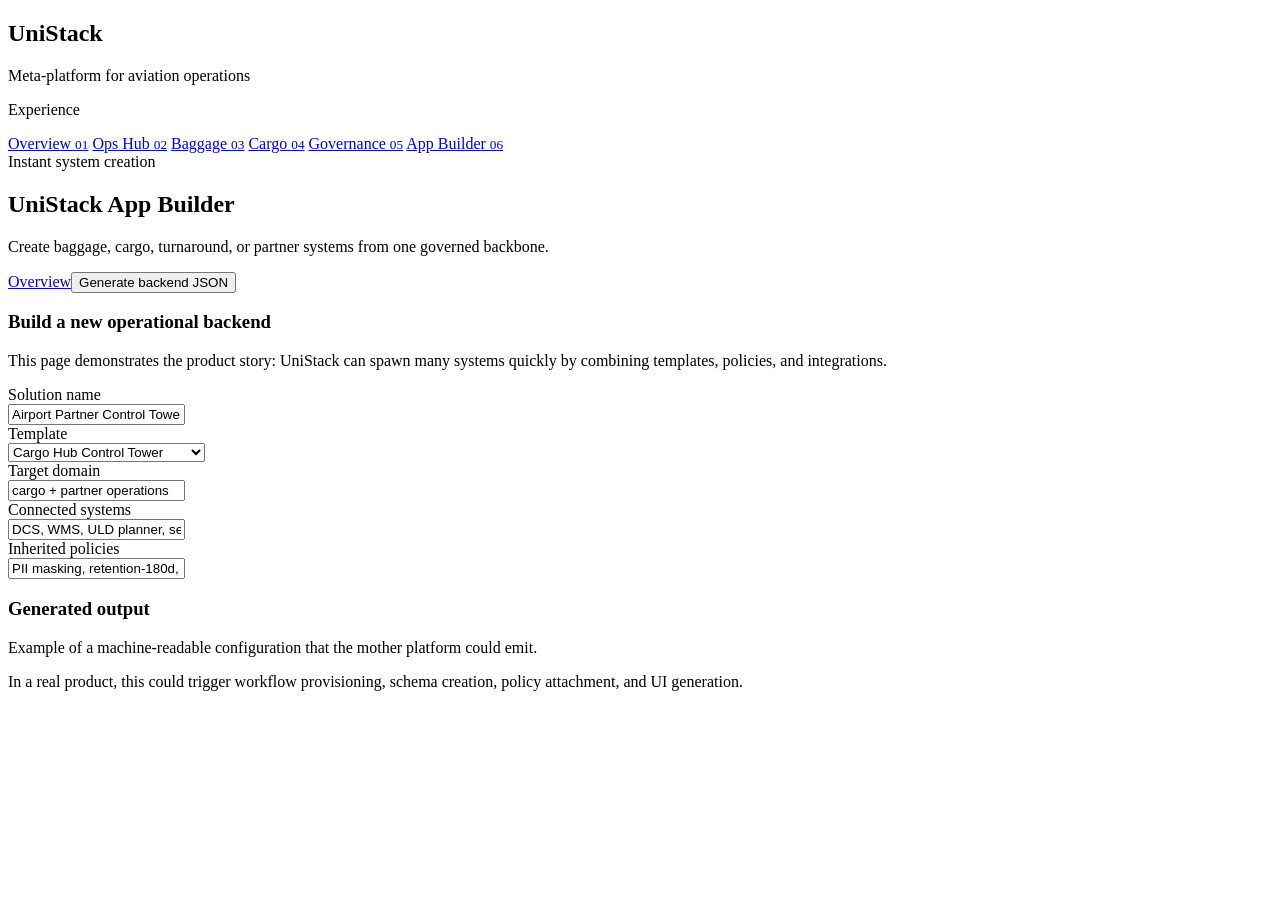
==== builder.html @ 7e7ac598 "Add files via upload" ====
<!DOCTYPE html>
<html lang="en">
<head>
  <meta charset="UTF-8" />
  <meta name="viewport" content="width=device-width, initial-scale=1.0" />
  <title>UniStack App Builder</title>
  <link rel="preconnect" href="https://fonts.googleapis.com">
  <link rel="preconnect" href="https://fonts.gstatic.com" crossorigin>
  <link href="https://fonts.googleapis.com/css2?family=Inter:wght@400;500;600;700;800&display=swap" rel="stylesheet">
  <link rel="stylesheet" href="./assets/styles.css" />
</head>
<body>
  <div class="shell">
    <aside class="sidebar">
      <div class="brand"><div class="brand-mark"></div><div><h1>UniStack</h1><p>Meta-platform for aviation operations</p></div></div>
      <div class="nav-section">
        <p class="nav-title">Experience</p>
        <a class="nav-link" data-nav href="index.html">Overview <small>01</small></a>
        <a class="nav-link" data-nav href="ops-hub.html">Ops Hub <small>02</small></a>
        <a class="nav-link" data-nav href="baggage.html">Baggage <small>03</small></a>
        <a class="nav-link" data-nav href="cargo.html">Cargo <small>04</small></a>
        <a class="nav-link" data-nav href="governance.html">Governance <small>05</small></a>
        <a class="nav-link" data-nav href="builder.html">App Builder <small>06</small></a>
      </div>
    </aside>
    <main class="main">
      <div class="topbar">
        <div><div class="kicker">Instant system creation</div><h2>UniStack App Builder</h2><p>Create baggage, cargo, turnaround, or partner systems from one governed backbone.</p></div>
        <div class="top-actions"><a class="button" href="index.html">Overview</a><button class="button primary" id="generate-app">Generate backend JSON</button></div>
      </div>

      <section class="grid cols-2">
        <div class="panel">
          <h3>Build a new operational backend</h3>
          <p class="panel-subtitle">This page demonstrates the product story: UniStack can spawn many systems quickly by combining templates, policies, and integrations.</p>
          <form id="builder-form" class="stack">
            <div class="form-grid">
              <label>
                <div class="footer-note">Solution name</div>
                <input name="appName" value="Airport Partner Control Tower" />
              </label>
              <label>
                <div class="footer-note">Template</div>
                <select name="template">
                  <option>Baggage Reconciliation Suite</option>
                  <option selected>Cargo Hub Control Tower</option>
                  <option>Turnaround Orchestrator</option>
                  <option>Partner Audit Workspace</option>
                </select>
              </label>
            </div>
            <div class="form-grid">
              <label>
                <div class="footer-note">Target domain</div>
                <input name="domain" value="cargo + partner operations" />
              </label>
              <label>
                <div class="footer-note">Connected systems</div>
                <input name="systems" value="DCS, WMS, ULD planner, security screening, workforce dispatch" />
              </label>
            </div>
            <label>
              <div class="footer-note">Inherited policies</div>
              <input name="policies" value="PII masking, retention-180d, restricted-cargo-access, partner-audit-trace" />
            </label>
          </form>
        </div>
        <div class="panel">
          <h3>Generated output</h3>
          <p class="panel-subtitle">Example of a machine-readable configuration that the mother platform could emit.</p>
          <div class="codebox" id="generated-output"></div>
          <p class="footer-note">In a real product, this could trigger workflow provisioning, schema creation, policy attachment, and UI generation.</p>
        </div>
      </section>
    </main>
  </div>
  <script src="./assets/app.js"></script>
</body>
</html>
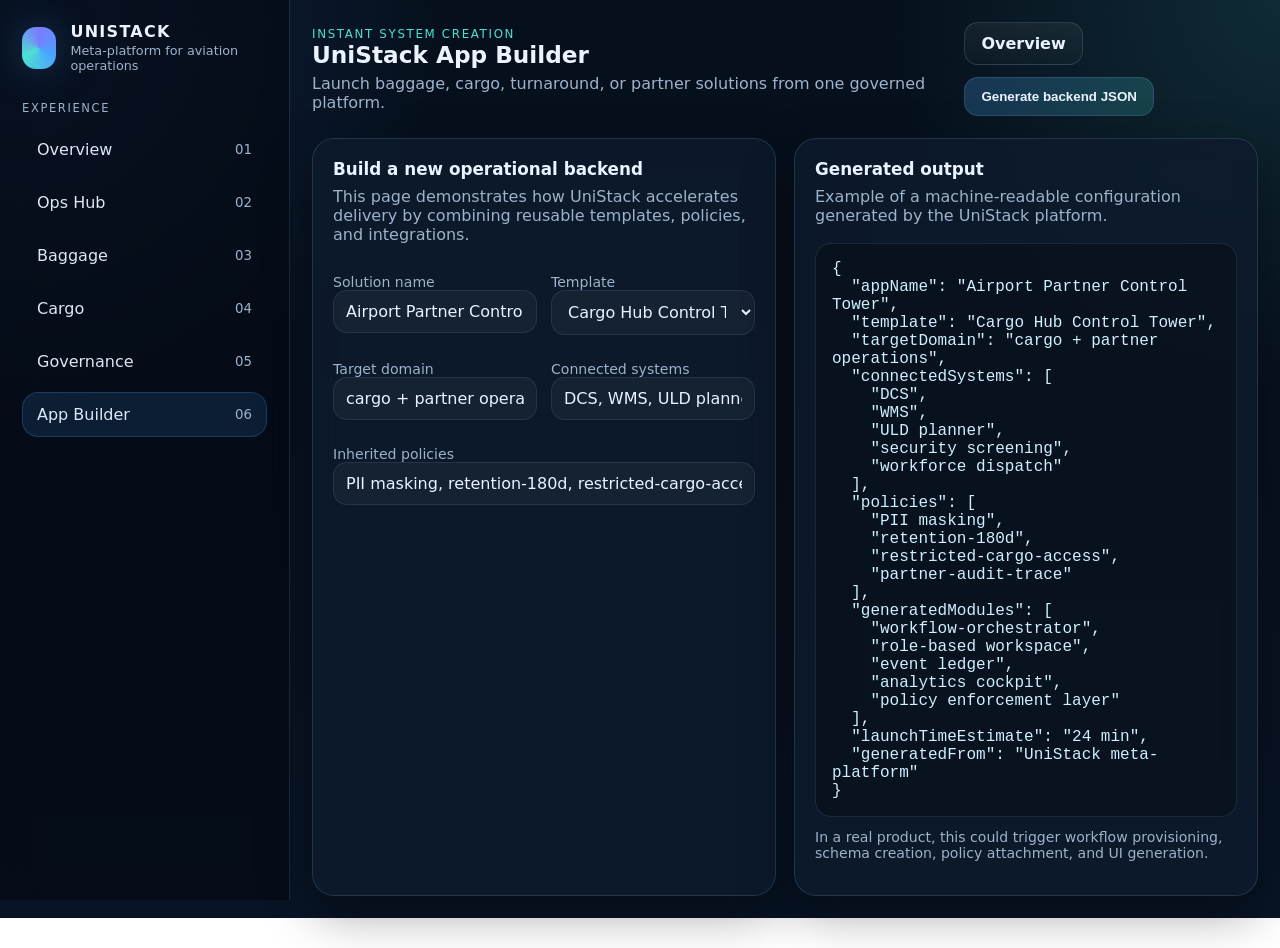
==== commit 96e7a0de: "Refine client-facing platform messaging across pages" ====
--- a/builder.html
+++ b/builder.html
@@ -25,14 +25,14 @@
     </aside>
     <main class="main">
       <div class="topbar">
-        <div><div class="kicker">Instant system creation</div><h2>UniStack App Builder</h2><p>Create baggage, cargo, turnaround, or partner systems from one governed backbone.</p></div>
+        <div><div class="kicker">Instant system creation</div><h2>UniStack App Builder</h2><p>Launch baggage, cargo, turnaround, or partner solutions from one governed platform.</p></div>
         <div class="top-actions"><a class="button" href="index.html">Overview</a><button class="button primary" id="generate-app">Generate backend JSON</button></div>
       </div>
 
       <section class="grid cols-2">
         <div class="panel">
           <h3>Build a new operational backend</h3>
-          <p class="panel-subtitle">This page demonstrates the product story: UniStack can spawn many systems quickly by combining templates, policies, and integrations.</p>
+          <p class="panel-subtitle">This page demonstrates how UniStack accelerates delivery by combining reusable templates, policies, and integrations.</p>
           <form id="builder-form" class="stack">
             <div class="form-grid">
               <label>
@@ -67,7 +67,7 @@
         </div>
         <div class="panel">
           <h3>Generated output</h3>
-          <p class="panel-subtitle">Example of a machine-readable configuration that the mother platform could emit.</p>
+          <p class="panel-subtitle">Example of a machine-readable configuration generated by the UniStack platform.</p>
           <div class="codebox" id="generated-output"></div>
           <p class="footer-note">In a real product, this could trigger workflow provisioning, schema creation, policy attachment, and UI generation.</p>
         </div>
--- a/assets/styles.css
+++ b/assets/styles.css
@@ -0,0 +1,182 @@
+:root {
+  --bg: #07111f;
+  --panel: rgba(14, 27, 46, 0.82);
+  --panel-2: rgba(20, 37, 61, 0.96);
+  --text: #eaf3ff;
+  --muted: #9db2cc;
+  --line: rgba(124, 158, 201, 0.2);
+  --blue: #4aa3ff;
+  --cyan: #4de0d1;
+  --violet: #7a7cff;
+  --orange: #ff9e57;
+  --green: #35d09f;
+  --red: #ff6b7a;
+  --yellow: #f8d66d;
+  --radius: 22px;
+  --shadow: 0 18px 50px rgba(0,0,0,0.35);
+}
+* { box-sizing: border-box; }
+html, body { margin: 0; padding: 0; }
+body {
+  font-family: Inter, ui-sans-serif, system-ui, -apple-system, BlinkMacSystemFont, "Segoe UI", sans-serif;
+  background:
+    radial-gradient(circle at top left, rgba(77, 140, 255, 0.16), transparent 28%),
+    radial-gradient(circle at top right, rgba(77, 224, 209, 0.13), transparent 25%),
+    linear-gradient(180deg, #06101d 0%, #07111f 50%, #081425 100%);
+  color: var(--text);
+  min-height: 100vh;
+}
+a { color: inherit; text-decoration: none; }
+.shell { display: grid; grid-template-columns: 290px 1fr; min-height: 100vh; }
+.sidebar {
+  border-right: 1px solid var(--line);
+  padding: 22px;
+  background: rgba(5, 10, 20, 0.7);
+  backdrop-filter: blur(14px);
+  position: sticky;
+  top: 0;
+  height: 100vh;
+}
+.brand { display: flex; align-items: center; gap: 14px; margin-bottom: 28px; }
+.brand-mark {
+  width: 42px; height: 42px; border-radius: 14px;
+  background: conic-gradient(from 120deg, var(--blue), var(--cyan), var(--violet), var(--blue));
+  box-shadow: 0 0 40px rgba(74,163,255,0.28);
+}
+.brand h1 { font-size: 1rem; margin: 0; letter-spacing: 0.08em; text-transform: uppercase; }
+.brand p { margin: 2px 0 0; color: var(--muted); font-size: 0.8rem; }
+.nav-section { margin-bottom: 24px; }
+.nav-title { color: var(--muted); font-size: 0.72rem; text-transform: uppercase; letter-spacing: 0.14em; margin: 0 0 12px; }
+.nav-link {
+  display: flex; align-items: center; justify-content: space-between;
+  padding: 12px 14px; border: 1px solid transparent; border-radius: 16px;
+  color: #dce8f7; margin-bottom: 8px; transition: 0.25s ease;
+}
+.nav-link:hover, .nav-link.active { background: rgba(77, 163, 255, 0.12); border-color: rgba(77,163,255,0.22); }
+.nav-link small { color: var(--muted); }
+.sidebar-footer {
+  margin-top: 22px; padding: 16px; border-radius: 18px; background: linear-gradient(180deg, rgba(77,163,255,0.14), rgba(77,224,209,0.08)); border: 1px solid var(--line);
+}
+.sidebar-footer p { margin: 0; color: var(--muted); font-size: 0.86rem; line-height: 1.45; }
+.main { padding: 22px; }
+.topbar { display: flex; justify-content: space-between; align-items: center; gap: 18px; margin-bottom: 22px; }
+.topbar h2 { margin: 0; font-size: 1.45rem; }
+.topbar p { margin: 6px 0 0; color: var(--muted); }
+.top-actions { display: flex; gap: 12px; flex-wrap: wrap; }
+.button, button {
+  border: 1px solid rgba(124,158,201,0.22);
+  background: linear-gradient(180deg, rgba(255,255,255,0.06), rgba(255,255,255,0.02));
+  color: var(--text); padding: 11px 16px; border-radius: 14px; cursor: pointer; font-weight: 600;
+}
+.button.primary, button.primary { background: linear-gradient(135deg, rgba(74,163,255,0.24), rgba(77,224,209,0.18)); }
+.button.accent { background: linear-gradient(135deg, rgba(122,124,255,0.24), rgba(74,163,255,0.14)); }
+.hero {
+  display: grid; grid-template-columns: 1.3fr 0.9fr; gap: 18px; margin-bottom: 18px;
+}
+.panel {
+  background: var(--panel);
+  border: 1px solid var(--line);
+  border-radius: var(--radius);
+  padding: 20px; box-shadow: var(--shadow); backdrop-filter: blur(14px);
+}
+.panel h3 { margin-top: 0; margin-bottom: 8px; font-size: 1.05rem; }
+.panel-subtitle { color: var(--muted); margin-top: 0; margin-bottom: 18px; }
+.kicker { color: var(--cyan); text-transform: uppercase; letter-spacing: 0.14em; font-size: 0.74rem; }
+.hero-title { font-size: 2.5rem; line-height: 1.05; margin: 8px 0 14px; max-width: 14ch; }
+.hero-copy { color: #cfe0f5; line-height: 1.65; max-width: 68ch; }
+.badges { display: flex; gap: 10px; flex-wrap: wrap; margin-top: 18px; }
+.badge { padding: 8px 12px; border-radius: 999px; background: rgba(255,255,255,0.05); border: 1px solid var(--line); color: #d8e5f8; font-size: 0.88rem; }
+.grid { display: grid; gap: 18px; }
+.grid.cols-2 { grid-template-columns: repeat(2, minmax(0, 1fr)); }
+.grid.cols-3 { grid-template-columns: repeat(3, minmax(0, 1fr)); }
+.metrics { display: grid; grid-template-columns: repeat(4, minmax(0,1fr)); gap: 12px; }
+.metric {
+  padding: 16px; border-radius: 18px; background: rgba(255,255,255,0.04); border: 1px solid rgba(124,158,201,0.12);
+}
+.metric .label { color: var(--muted); font-size: 0.82rem; }
+.metric .value { font-size: 1.8rem; font-weight: 700; margin-top: 8px; }
+.metric .delta { margin-top: 8px; font-size: 0.84rem; }
+.delta.up { color: var(--green); }
+.delta.down { color: var(--red); }
+.cards { display: grid; grid-template-columns: repeat(3, minmax(0, 1fr)); gap: 16px; }
+.card {
+  padding: 18px; border-radius: 20px; background: rgba(255,255,255,0.035); border: 1px solid rgba(124,158,201,0.12);
+}
+.card h4 { margin: 0 0 10px; font-size: 1rem; }
+.card p { margin: 0; color: var(--muted); line-height: 1.55; }
+.card ul { margin: 12px 0 0; padding-left: 18px; color: #d7e5f9; line-height: 1.6; }
+.table-wrap { overflow: auto; border-radius: 18px; border: 1px solid rgba(124,158,201,0.12); }
+table { width: 100%; border-collapse: collapse; min-width: 780px; }
+th, td { padding: 12px 14px; text-align: left; border-bottom: 1px solid rgba(124,158,201,0.1); }
+th { color: var(--muted); font-size: 0.8rem; text-transform: uppercase; letter-spacing: 0.1em; background: rgba(255,255,255,0.03); }
+.status { display: inline-flex; align-items: center; gap: 8px; font-weight: 600; }
+.dot { width: 10px; height: 10px; border-radius: 999px; }
+.dot.green { background: var(--green); box-shadow: 0 0 12px rgba(53,208,159,0.5); }
+.dot.red { background: var(--red); box-shadow: 0 0 12px rgba(255,107,122,0.45); }
+.dot.yellow { background: var(--yellow); box-shadow: 0 0 12px rgba(248,214,109,0.45); }
+.dot.blue { background: var(--blue); box-shadow: 0 0 12px rgba(74,163,255,0.5); }
+.progress-bar { width: 100%; height: 10px; border-radius: 999px; background: rgba(255,255,255,0.08); overflow: hidden; }
+.progress-bar span { display: block; height: 100%; border-radius: inherit; background: linear-gradient(90deg, var(--blue), var(--cyan)); }
+.flow {
+  display: grid; grid-template-columns: repeat(5, minmax(0,1fr)); gap: 12px;
+}
+.flow-step {
+  padding: 18px; border-radius: 20px; background: rgba(255,255,255,0.035); border: 1px solid rgba(124,158,201,0.12); position: relative;
+}
+.flow-step:not(:last-child)::after {
+  content: '→'; position: absolute; right: -10px; top: 18px; color: var(--muted);
+}
+.flow-step strong { display: block; margin-bottom: 8px; }
+.canvas {
+  position: relative; min-height: 330px; border-radius: 20px; overflow: hidden;
+  background: linear-gradient(180deg, rgba(8,23,42,0.95), rgba(7,14,26,0.96));
+  border: 1px solid rgba(124,158,201,0.14);
+}
+.airport-grid {
+  position: absolute; inset: 0; background-image:
+    linear-gradient(rgba(124,158,201,0.08) 1px, transparent 1px),
+    linear-gradient(90deg, rgba(124,158,201,0.08) 1px, transparent 1px);
+  background-size: 40px 40px;
+}
+.node {
+  position: absolute; padding: 10px 12px; border-radius: 16px; font-size: 0.8rem; font-weight: 600;
+  border: 1px solid rgba(124,158,201,0.18); background: rgba(10, 24, 43, 0.95); box-shadow: 0 8px 20px rgba(0,0,0,0.25);
+}
+.node small { display: block; color: var(--muted); font-weight: 500; margin-top: 4px; }
+.link {
+  position: absolute; height: 2px; background: linear-gradient(90deg, rgba(74,163,255,0.1), rgba(77,224,209,0.95), rgba(74,163,255,0.1));
+  transform-origin: left center;
+}
+.pulse {
+  position: absolute; width: 12px; height: 12px; border-radius: 999px; background: var(--cyan); box-shadow: 0 0 20px rgba(77,224,209,0.8);
+}
+.legend { display: flex; gap: 12px; flex-wrap: wrap; margin-top: 12px; color: var(--muted); font-size: 0.84rem; }
+.legend span { display: inline-flex; align-items: center; gap: 8px; }
+.mini-chart { display: flex; align-items: flex-end; gap: 10px; height: 170px; padding-top: 10px; }
+.bar { flex: 1; border-radius: 12px 12px 0 0; background: linear-gradient(180deg, rgba(77,224,209,0.9), rgba(74,163,255,0.45)); position: relative; }
+.bar span { position: absolute; bottom: -26px; left: 50%; transform: translateX(-50%); color: var(--muted); font-size: 0.75rem; white-space: nowrap; }
+.bar strong { position: absolute; top: -26px; left: 50%; transform: translateX(-50%); font-size: 0.78rem; }
+.risk-grid { display: grid; grid-template-columns: repeat(2, minmax(0, 1fr)); gap: 16px; }
+.risk-item { padding: 18px; border-radius: 18px; background: rgba(255,255,255,0.035); border: 1px solid rgba(124,158,201,0.12); }
+.risk-item h4 { margin: 0 0 8px; }
+.risk-item p { margin: 0; color: var(--muted); line-height: 1.55; }
+.footer-note { color: var(--muted); font-size: 0.88rem; margin-top: 12px; }
+input, select, textarea {
+  width: 100%; background: rgba(255,255,255,0.04); color: var(--text); border: 1px solid rgba(124,158,201,0.16);
+  border-radius: 14px; padding: 11px 12px; font: inherit;
+}
+textarea { min-height: 120px; resize: vertical; }
+.form-grid { display: grid; grid-template-columns: repeat(2, minmax(0,1fr)); gap: 14px; }
+.stack { display: grid; gap: 14px; }
+.codebox {
+  margin-top: 16px; padding: 16px; border-radius: 16px; background: rgba(0,0,0,0.26); border: 1px solid rgba(124,158,201,0.16); font-family: ui-monospace, SFMono-Regular, Menlo, monospace; color: #d0efff; white-space: pre-wrap;
+}
+.hero-panel .panel { height: 100%; }
+.notice {
+  padding: 14px 16px; border-radius: 16px; background: rgba(77,163,255,0.12); border: 1px solid rgba(77,163,255,0.22); color: #dcedff;
+}
+@media (max-width: 1180px) {
+  .shell { grid-template-columns: 1fr; }
+  .sidebar { position: relative; height: auto; }
+  .hero, .grid.cols-2, .grid.cols-3, .cards, .risk-grid, .metrics, .flow, .form-grid { grid-template-columns: 1fr; }
+}
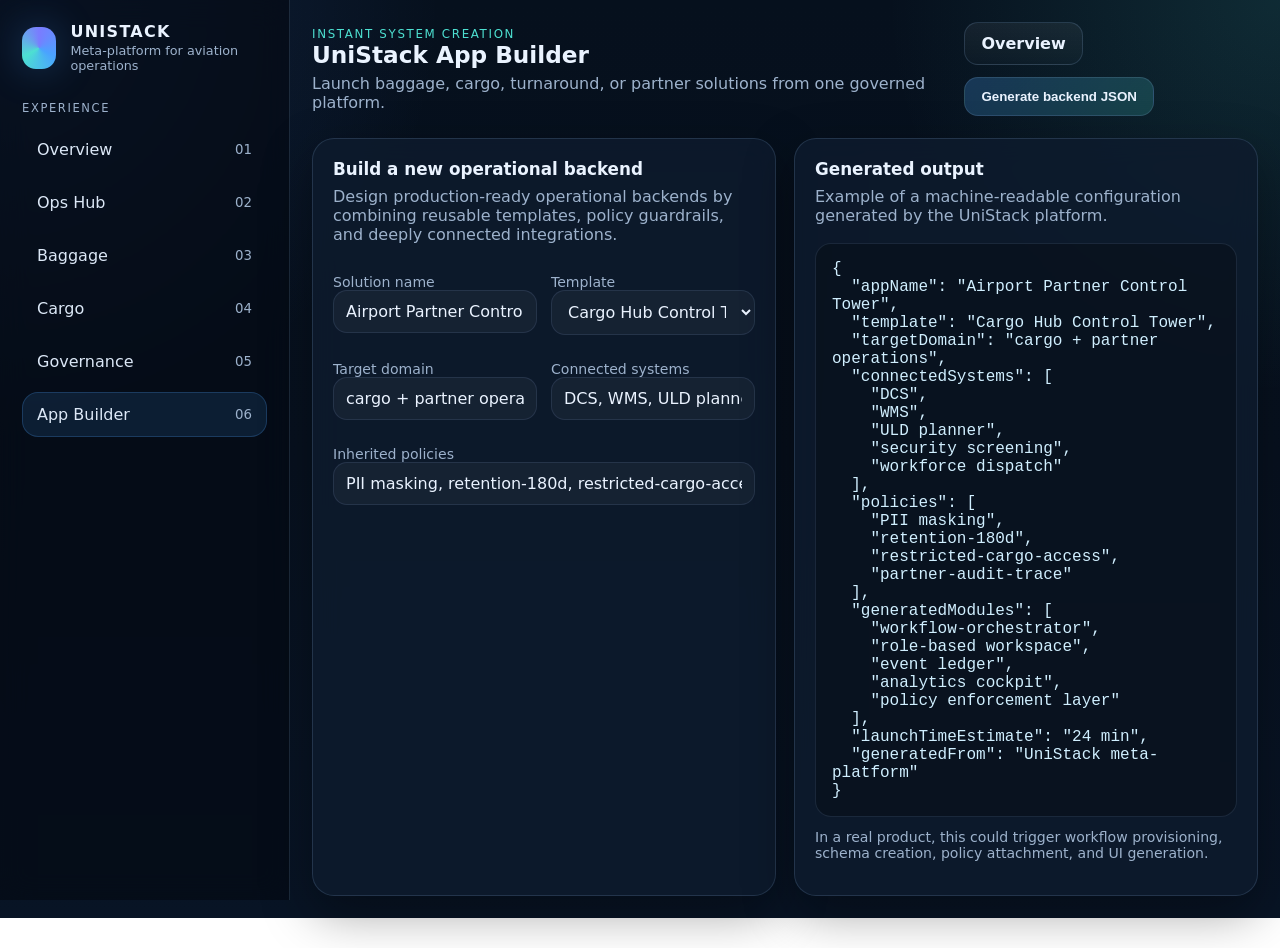
==== commit 72fc4e4c: "Refine UI copy to remove demo/prototype language" ====
--- a/builder.html
+++ b/builder.html
@@ -32,7 +32,7 @@
       <section class="grid cols-2">
         <div class="panel">
           <h3>Build a new operational backend</h3>
-          <p class="panel-subtitle">This page demonstrates how UniStack accelerates delivery by combining reusable templates, policies, and integrations.</p>
+          <p class="panel-subtitle">Design production-ready operational backends by combining reusable templates, policy guardrails, and deeply connected integrations.</p>
           <form id="builder-form" class="stack">
             <div class="form-grid">
               <label>
